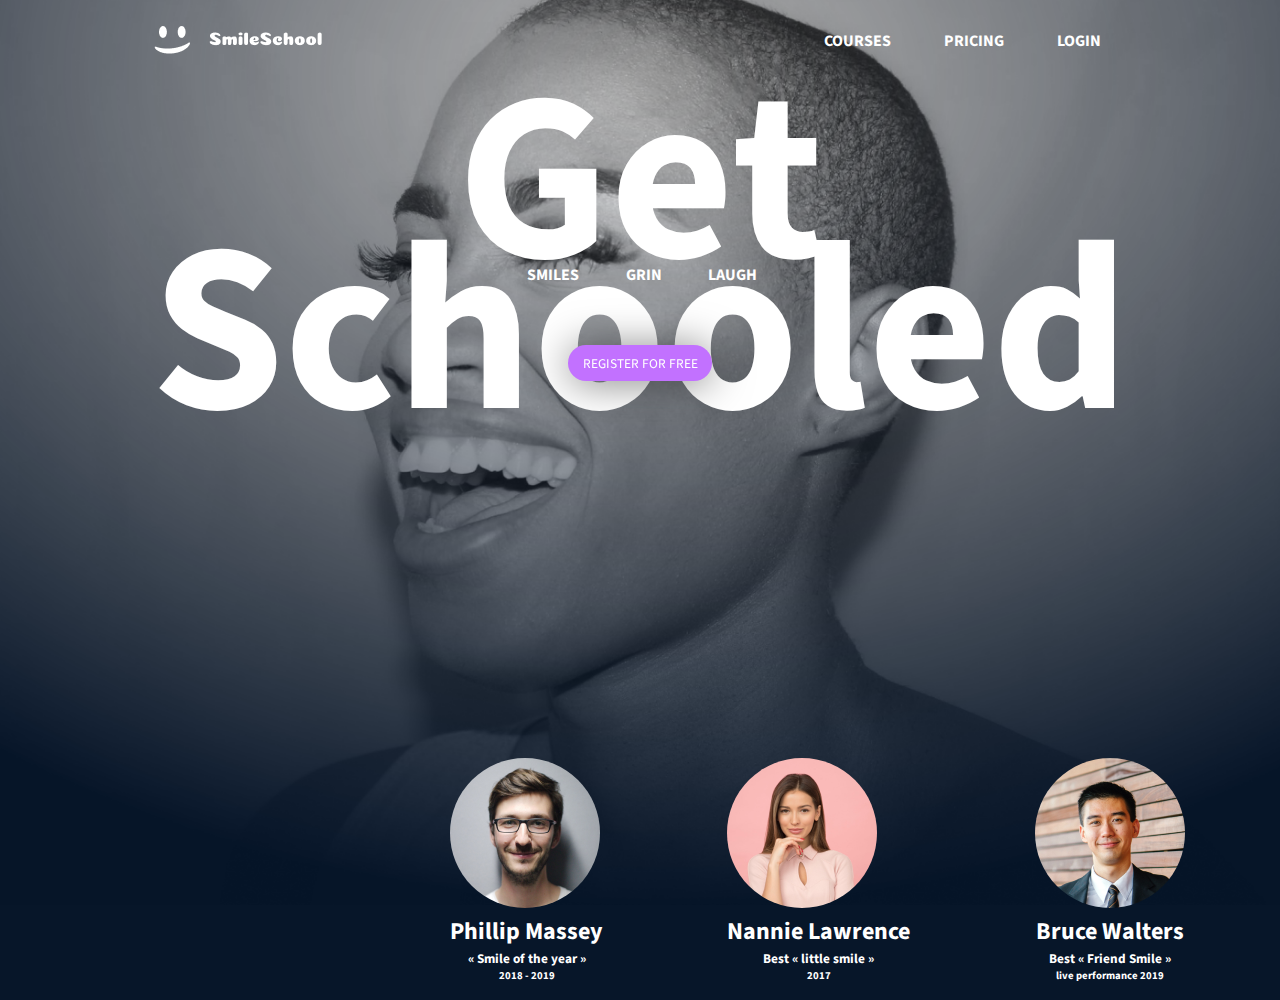
==== html_advanced/index.html @ 5b63b1ca "html-advanced" ====
<!DOCTYPE html>
<html>

<head>
    <title>figmaproject</title>
    <meta charset="utf-8">
    <meta name="viewport" content="width=device-width, initial-scale=1">
    <meta name="description" content="Background image">
    <link rel="stylesheet" href="../css_advanced/style.css">
    <link rel="preconnect" href="https://fonts.googleapis.com">
    <link rel="preconnect" href="https://fonts.gstatic.com" crossorigin>
    <link href="https://fonts.googleapis.com/css2?family=Source+Sans+Pro:ital,wght@1,600&display=swap" rel="stylesheet">


</head>

<body>
    <header>
        <div class="header">
            <nav>
                <img src="./logo.png" alt="figma logo">
                <ul>
                    <li><a href="#">COURSES</a></li>
                    <li><a href="#">PRICING</a></li>
                    <li><a href="#">LOGIN</a></li>
                </ul>

            </nav>
            <div class="school">
                <h1>Get Schooled</h1>
                <ul>
                    <h1 class="smile">SMILES</h1>
                    <h1 class="grin">GRIN</h1>
                    <h1 class="laugh">LAUGH</h1>
                </ul>
                <button>REGISTER FOR FREE</button>

            </div>
            <div class="mainpart">
                <div class="flex-container">
                    <div class="partone">
                        <img src="./1.png" alt="image1" class="image">
                        <div>
                            <h2 class="name">Phillip Massey</h2>
                            <h5>« Smile of the year » </h5>
                            <h6>2018 - 2019</h6>
                        </div>
                    </div>
                    <div class="parttwo">
                        <img src="./6.png" alt="image2" class="image">
                        <h2>Nannie Lawrence</h2>
                        <h5>Best « little smile » </h5>
                        <h6>2017</h6>
                    </div>
                    <div class="partthree">
                        <img src="./7.png" alt="image3" class="image">
                        <h2>Bruce Walters</h2>
                        <h5>Best « Friend Smile »</h5>
                        <h6>live performance 2019</h6>
                    </div>
                    <div class="partfour">
                        <img src="./8.png" alt="image4" class="image">
                        <h2>Henry Hughes</h2>
                        <h5>« 24h smiles » </h5>
                        <h6>winner 2016 - 2019</h6>
                    </div>
                </div>
            </div>

        </div>
    </header>
</body>

</html>
---- css_advanced/style.css ----
html * {
    font-family: 'Source Sans Pro', sans-serif;
    padding: 0;
    margin: 0;
    box-sizing: border-box;
} 
.header {
    width: 100%;
    height: 1000px;
    background: url(../html_advanced/background.png);
    background-size: cover;

}
nav {
    display: flex;
    align-items: center;
    justify-content: space-between;
    padding-top: 20px;
    padding-bottom: 15px;
    padding-left: 12%;
    padding-right: 12%;
}

nav ul li a {
    color: white;
    text-decoration: none;
    font-weight: bold;
    text-transform: capitalize;
}

nav ul li {
    list-style: none;
    display: inline-block;
    padding: 10px 25px;
}
.school {
    padding-top: 30px;
    height: 151px;
    left: 20%;
    right: 20%;
    top: calc(50% - 151px/2 - 251px);
    font-style: normal;
    font-weight: 700;
    font-size: 120px;
    line-height: 151px;
    /* identical to box height */
    text-align: center;
    color: #FFFFFF;
}
.smile {
    position: absolute;
    height: 20px;
    left: 41.18%;
    right: 55.21%;
    top: calc(50% - 20px/2 - 175.5px);
    font-style: normal;
    font-weight: 700;
    font-size: 16px;
    line-height: 20px;
    text-align: center;
    color: #FFFFFF;
}
.grin {
    position: absolute;
    height: 20px;
    left: 48.89%;
    right: 48.61%;
    top: calc(50% - 20px/2 - 175.5px);
    font-style: normal;
    font-weight: 700;
    font-size: 16px;
    line-height: 20px;
    text-align: center;
    color: #FFFFFF;
}

.laugh {
    position: absolute;
    height: 20px;
    left: 55.35%;
    right: 41.25%;
    top: calc(50% - 20px/2 - 175.5px);
    font-family: 'Source Sans Pro';
    font-style: normal;
    font-weight: 700;
    font-size: 16px;
    line-height: 20px;
    text-align: center;
    color: #FFFFFF;
}

button {
    position: absolute;
    left: 44.38%;
    right: 44.38%;
    top: 38.33%;
    bottom: 57.64%;
    color: white;
    border: solid transparent;
    background: #C271FF;
    border-radius: 22px;
    filter: drop-shadow(0px 2px 20px rgba(0, 0, 0, 0.5));
}
strong {
    color: #C271FF;
}

.learn {
    position: absolute;
    height: 40px;
    left: 41.94%;
    right: 39.93%;
    top: calc(50% - 40px/2 + 104.5px);
    font-style: normal;
    font-weight: 700;
    font-size: 32px;
    line-height: 40px;
    text-align: center;
    color: white;
}

.mainpart {
    position: absolute;
    width: 1009px;
    height: 237px;
    left: 450px;
    top: 758px;
}

.image {
    border-radius: 50%;
    left: 0%;
    right: 0%;
    top: 0%;
    bottom: 36.71%;
}

.flex-container {
    display: flex;
    justify-content: space-between;
    align-items: center;
}

h2 {
    text-align: center;
    color: #FFFFFF;

}

h5 {
    text-align: center;
    color: #FFFFFF;
}

h6 {
    text-align: center;
    color: #FFFFFF;
}

.partone {
    left: 15.07%;
    right: 74.51%;
    top: 69.35%;
    bottom: 8.97%;
}

.parttwo {
    left: 35.14%;
    right: 54.44%;
    top: 69.35%;
    bottom: 8.97%;
}

.partthree {
    left: 54.65%;
    right: 34.93%;
    top: 69.35%;
    bottom: 8.97%;
}

.partfour {
    left: 74.72%;
    right: 14.86%;
    top: 69.35%;
    bottom: 8.97%;
}

.partthree {
    left: 54.65%;
    right: 34.93%;
    top: 69.35%;
    bottom: 8.97%;
}

.partfour {
    left: 74.72%;
    right: 14.86%;
    top: 69.35%;
    bottom: 8.97%;
}

.middle {
    width: 100%;
    height: 392px;
    top: 1093px;
    background: #C271FF;
}

.text {
    padding-top: 120px;
    justify-content: center;
    align-items: center;
    display: flex;
    flex-direction: row;
}

.article {
    padding-left: 50px;
    text-align: start;
}

.start {
    text-align: start;
    padding-top: 50px;
}

.end {
    text-align: start;
}

p {
    color: white;
}

.strong {
    color: #C271FF;
}

.trending {
    color: #071629;
    padding-left: 250px;
    padding-top: 70px;
}

.popular {
    width: 1228px;
    height: 450px;
    top: 1572px;
    justify-content: center;
}

.tutorials {
    padding-top: 50px;
    justify-content: space-between;
    display: flex;
    align-items: center;
    padding-left: 125px;
    padding-right: 100px;
}

.tuto {
    padding-left: 50px;
}

.freemembership {
    width: 100%;
    height: 350px;
    background: #071629;
}

.membership {
    justify-content: center;
    align-items: center;
    display: flex;
}

.free {
    color: #C271FF;
}

.midclass {
    color: white;
    padding-top: 70px;
}
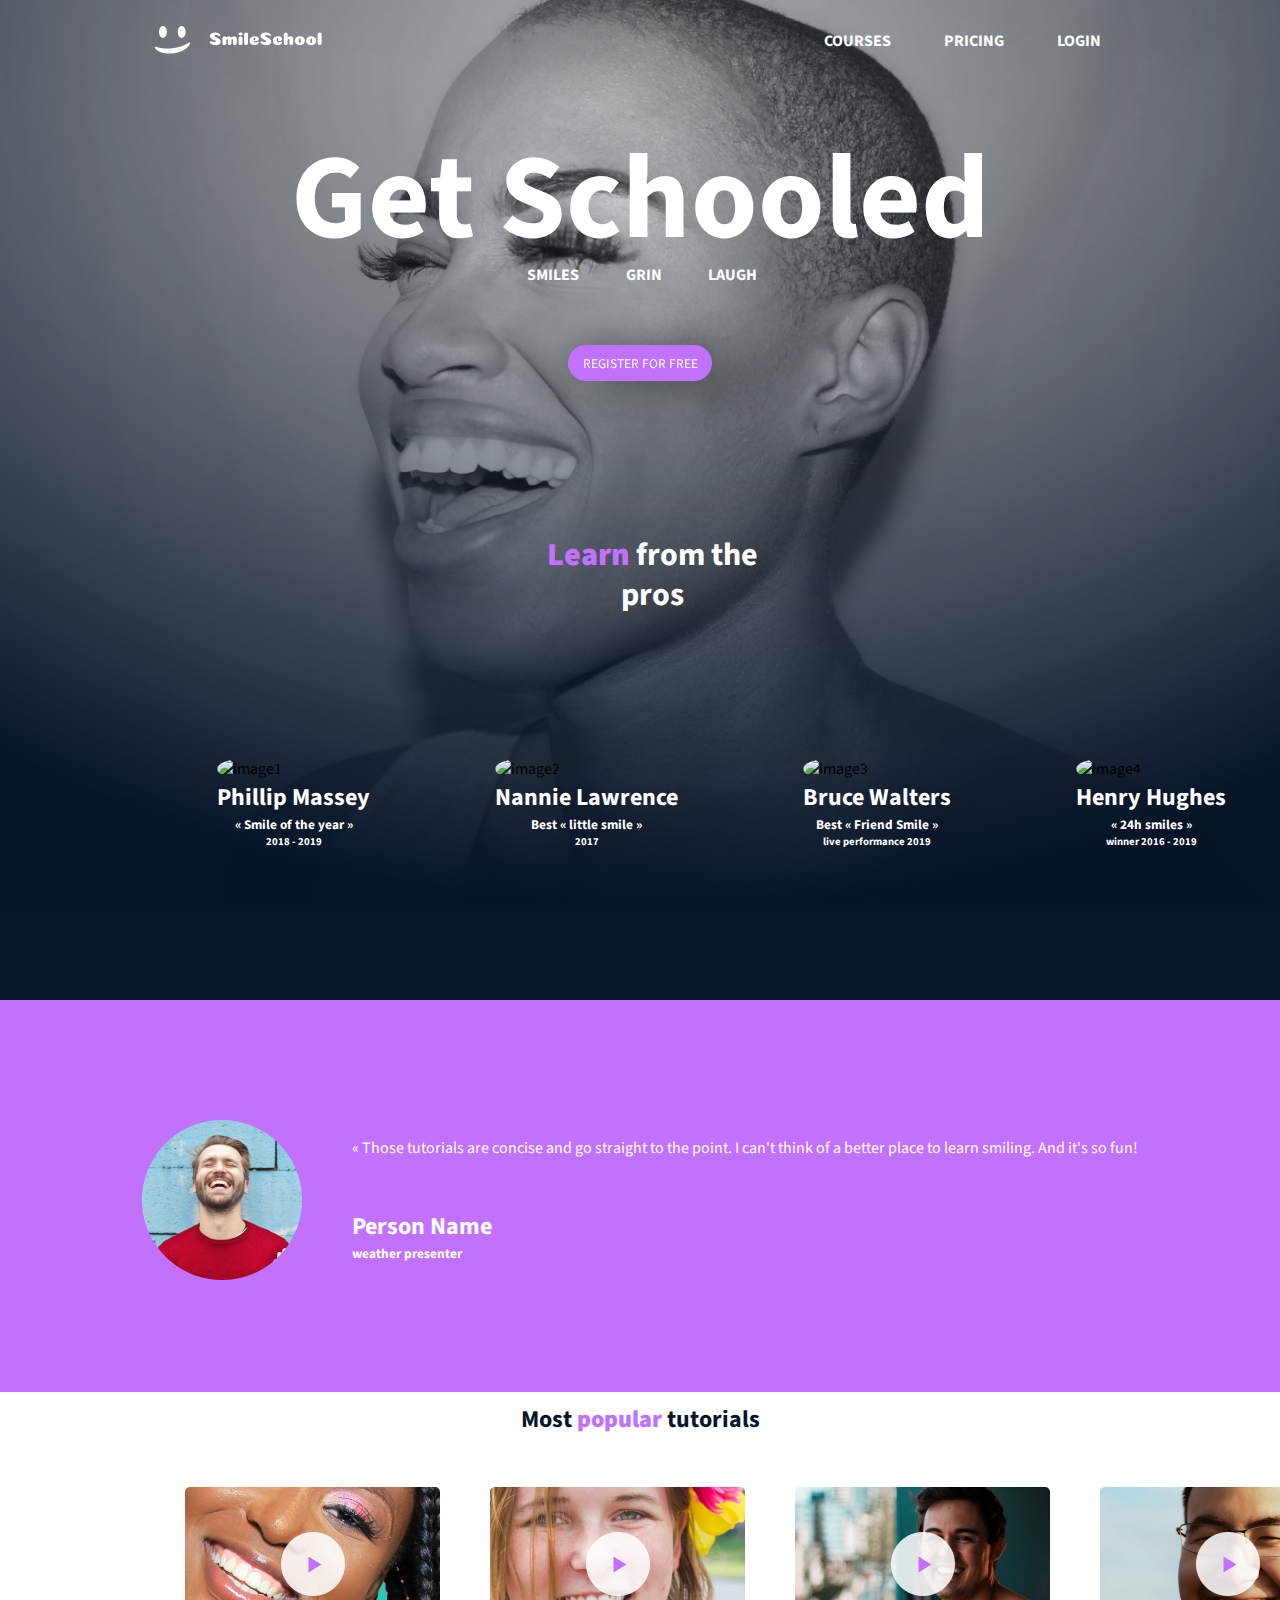
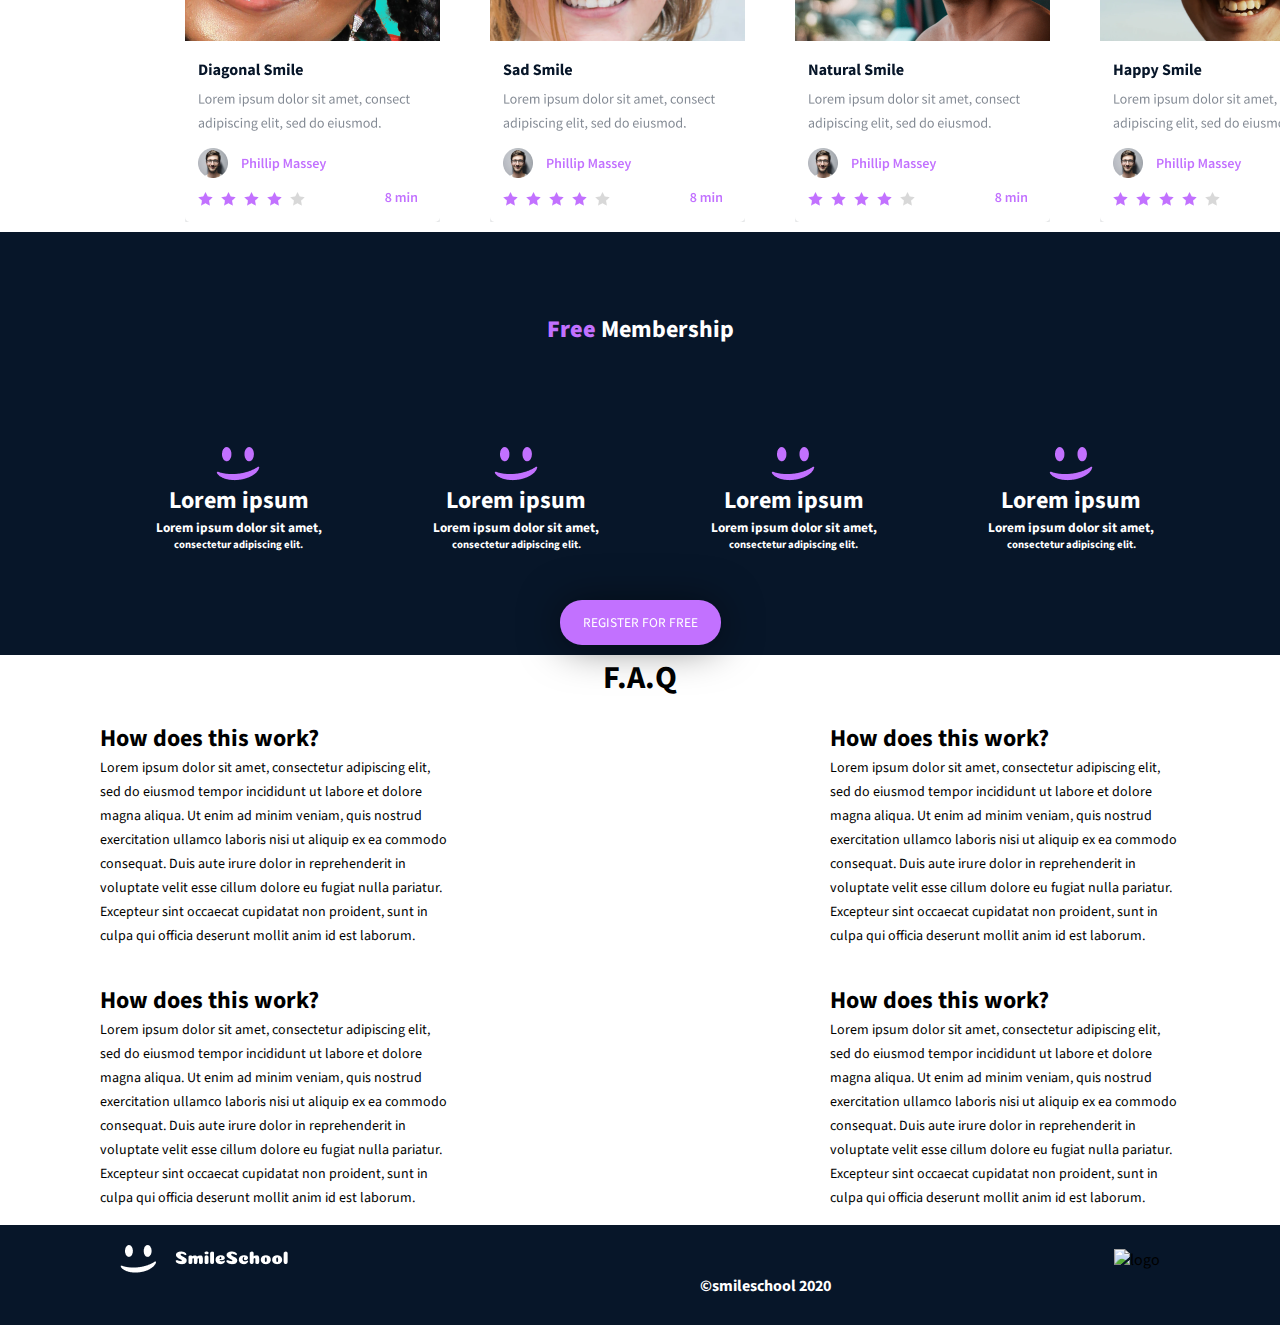
==== commit 306b5c7f: "alu-web" ====
--- a/html_advanced/index.html
+++ b/html_advanced/index.html
@@ -2,73 +2,185 @@
 <html>
 
 <head>
-    <title>figmaproject</title>
+    <title>HomePage</title>
     <meta charset="utf-8">
     <meta name="viewport" content="width=device-width, initial-scale=1">
-    <meta name="description" content="Background image">
+    <meta name="description" content="A simple Home Page">
     <link rel="stylesheet" href="../css_advanced/style.css">
     <link rel="preconnect" href="https://fonts.googleapis.com">
     <link rel="preconnect" href="https://fonts.gstatic.com" crossorigin>
     <link href="https://fonts.googleapis.com/css2?family=Source+Sans+Pro:ital,wght@1,600&display=swap" rel="stylesheet">
-
-
 </head>
 
 <body>
-    <header>
-        <div class="header">
-            <nav>
-                <img src="./logo.png" alt="figma logo">
-                <ul>
-                    <li><a href="#">COURSES</a></li>
-                    <li><a href="#">PRICING</a></li>
-                    <li><a href="#">LOGIN</a></li>
-                </ul>
-
-            </nav>
-            <div class="school">
-                <h1>Get Schooled</h1>
-                <ul>
-                    <h1 class="smile">SMILES</h1>
-                    <h1 class="grin">GRIN</h1>
-                    <h1 class="laugh">LAUGH</h1>
-                </ul>
-                <button>REGISTER FOR FREE</button>
-
-            </div>
-            <div class="mainpart">
-                <div class="flex-container">
-                    <div class="partone">
-                        <img src="./1.png" alt="image1" class="image">
-                        <div>
-                            <h2 class="name">Phillip Massey</h2>
-                            <h5>« Smile of the year » </h5>
-                            <h6>2018 - 2019</h6>
-                        </div>
-                    </div>
-                    <div class="parttwo">
-                        <img src="./6.png" alt="image2" class="image">
-                        <h2>Nannie Lawrence</h2>
-                        <h5>Best « little smile » </h5>
-                        <h6>2017</h6>
-                    </div>
-                    <div class="partthree">
-                        <img src="./7.png" alt="image3" class="image">
-                        <h2>Bruce Walters</h2>
-                        <h5>Best « Friend Smile »</h5>
-                        <h6>live performance 2019</h6>
-                    </div>
-                    <div class="partfour">
-                        <img src="./8.png" alt="image4" class="image">
-                        <h2>Henry Hughes</h2>
-                        <h5>« 24h smiles » </h5>
-                        <h6>winner 2016 - 2019</h6>
+    <div class="header">
+        <nav>
+            <img src="./logo.png" alt="logo" class="logo">
+            <ul>
+                <li><a href="#">COURSES</a></li>
+                <li><a href="#">PRICING</a></li>
+                <li><a href="#">LOGIN</a></li>
+            </ul>
+        </nav>
+        <div>
+            <h1 class="school">Get Schooled</h1>
+            <ul>
+                <h1 class="smile">SMILES</h1>
+                <h1 class="grin">GRIN</h1>
+                <h1 class="laugh">LAUGH</h1>
+            </ul>
+            <button class="top-button">REGISTER FOR FREE</button>
+        </div>
+        <diV>
+            <h2 class="learn"><Strong>Learn</Strong> from the pros</h2>
+        </diV>
+        <div class="mainpart">
+            <div class="flex-container">
+                <div class="partone">
+                    <img src="./partone.png" alt="image1" class="image">
+                    <div>
+                        <h2 class="name">Phillip Massey</h2>
+                        <h5>« Smile of the year » </h5>
+                        <h6>2018 - 2019</h6>
                     </div>
                 </div>
+                <div class="parttwo">
+                    <img src="./parttwo.png" alt="image2" class="image">
+                    <h2>Nannie Lawrence</h2>
+                    <h5>Best « little smile » </h5>
+                    <h6>2017</h6>
+                </div>
+                <div class="partthree">
+                    <img src="./partthree.png" alt="image3" class="image">
+                    <h2>Bruce Walters</h2>
+                    <h5>Best « Friend Smile »</h5>
+                    <h6>live performance 2019</h6>
+                </div>
+                <div class="partfour">
+                    <img src="./partfour.png" alt="image4" class="image">
+                    <h2>Henry Hughes</h2>
+                    <h5>« 24h smiles » </h5>
+                    <h6>winner 2016 - 2019</h6>
+                </div>
             </div>
-
         </div>
-    </header>
+    </div>
+    <section class="middle">
+        <div class="text">
+            <img src="./avatar.png" alt="avatar" class="avatar">
+            <div class="article">
+                <p>« Those tutorials are concise and go straight to the point. I can't think of a better place to learn
+                    smiling. And it's so fun!</p>
+                <h2 class="start">Person Name</h2>
+                <h5 class="end">weather presenter</h5>
+            </div>
+        </div>
+    </section>
+    <div class="popular">
+        <h2 class="trending">Most <strong class="strong">popular</strong> tutorials</h2>
+        <div class="tutorials">
+            <img src="./tuto_1.png" alt="tuto1" class="tuto">
+            <img src="./tuto_2.png" alt="tuto2" class="tuto">
+            <img src="./tuto_3.png" alt="tuto3" class="tuto">
+            <img src="./tuto_4.png" alt="tuto4" class="tuto">
+        </div>
+    </div>
+    <div class="freemembership">
+        <div class="membership">
+            <h2 class="midclass"><strong class="free">Free</strong> Membership</h2>
+        </div>
+        <div class="paths">
+            <div class="pathone">
+                <img src="./smile.png" alt="smaile" class="image-container">
+                <h2>Lorem ipsum</h2>
+                <h5>Lorem ipsum dolor sit amet,</h5>
+                <h6>consectetur adipiscing elit.</h6>
+            </div>
+            <div class="pathtwo">
+                <img src="./smile.png" alt="smaile" class="image-container">
+                <h2>Lorem ipsum</h2>
+                <h5>Lorem ipsum dolor sit amet,</h5>
+                <h6>consectetur adipiscing elit.</h6>
+            </div>
+            <div class="paththree">
+                <img src="./smile.png" alt="smaile" class="image-container">
+                <h2>Lorem ipsum</h2>
+                <h5>Lorem ipsum dolor sit amet,</h5>
+                <h6>consectetur adipiscing elit.</h6>
+            </div>
+            <div class="pathfour">
+                <img src="./smile.png" alt="smaile" class="image-container">
+                <h2>Lorem ipsum</h2>
+                <h5>Lorem ipsum dolor sit amet,</h5>
+                <h6>consectetur adipiscing elit.</h6>
+            </div>
+        </div>
+        <div class="button-class"><button class="bottom-button">REGISTER FOR FREE</button></div>
+    </div>
+    
+        <h1 class="faq">F.A.Q</h1>
+        <div class="testing">
+            <div class="side_one">
+                <h2 class="work">How does this work?</h2>
+                <article class="pap">Lorem ipsum dolor sit amet, consectetur adipiscing elit, sed do eiusmod tempor
+                    incididunt
+                    ut labore et
+                    dolore magna aliqua.
+                    Ut enim ad minim veniam, quis nostrud exercitation ullamco laboris nisi ut aliquip ex ea commodo
+                    consequat.
+                    Duis aute irure dolor in reprehenderit in voluptate velit esse cillum dolore eu fugiat nulla
+                    pariatur.
+                    Excepteur sint occaecat cupidatat non proident, sunt in culpa qui officia deserunt mollit anim id
+                    est
+                    laborum.</article>
+            </div>
+            <div class="side_two">
+                <h2 class="work">How does this work?</h2>
+                <article class="pap">Lorem ipsum dolor sit amet, consectetur adipiscing elit, sed do eiusmod tempor incididunt
+                    ut labore et
+                    dolore magna aliqua.
+                    Ut enim ad minim veniam, quis nostrud exercitation ullamco laboris nisi ut aliquip ex ea commodo
+                    consequat.
+                    Duis aute irure dolor in reprehenderit in voluptate velit esse cillum dolore eu fugiat nulla
+                    pariatur.
+                    Excepteur sint occaecat cupidatat non proident, sunt in culpa qui officia deserunt mollit anim id
+                    est
+                    laborum.</article>
+            </div>
+            <div class="side_three">
+                <h2 class="work">How does this work?</h2>
+                <article class="pap">Lorem ipsum dolor sit amet, consectetur adipiscing elit, sed do eiusmod tempor incididunt
+                    ut labore et
+                    dolore magna aliqua.
+                    Ut enim ad minim veniam, quis nostrud exercitation ullamco laboris nisi ut aliquip ex ea commodo
+                    consequat.
+                    Duis aute irure dolor in reprehenderit in voluptate velit esse cillum dolore eu fugiat nulla
+                    pariatur.
+                    Excepteur sint occaecat cupidatat non proident, sunt in culpa qui officia deserunt mollit anim id
+                    est
+                    laborum.</article>
+            </div>
+            <div class="side_four">
+                <h2 class="work">How does this work?</h2>
+                <article class="pap">Lorem ipsum dolor sit amet, consectetur adipiscing elit, sed do eiusmod tempor incididunt
+                    ut labore et
+                    dolore magna aliqua.
+                    Ut enim ad minim veniam, quis nostrud exercitation ullamco laboris nisi ut aliquip ex ea commodo
+                    consequat.
+                    Duis aute irure dolor in reprehenderit in voluptate velit esse cillum dolore eu fugiat nulla
+                    pariatur.
+                    Excepteur sint occaecat cupidatat non proident, sunt in culpa qui officia deserunt mollit anim id
+                    est
+                    laborum.</article>
+            </div>
+        </div>
+    <footer>
+        <div class="bottom_image">
+            <img src="./logo.png" alt="logo" class="logo">
+            <img src="./social_icons.png" alt="logo">
+        </div>
+        <h4>©smileschool 2020</h4>
+    </footer>
 </body>
 
 </html>--- a/css_advanced/style.css
+++ b/css_advanced/style.css
@@ -1,17 +1,18 @@
 html * {
-    font-family: 'Source Sans Pro', sans-serif;
+    font-family: "Source Sans Pro", sans-serif;
     padding: 0;
     margin: 0;
     box-sizing: border-box;
-} 
-.header {
+  }
+  
+  .header {
     width: 100%;
     height: 1000px;
     background: url(../html_advanced/background.png);
     background-size: cover;
-
-}
-nav {
+  }
+  
+  nav {
     display: flex;
     align-items: center;
     justify-content: space-between;
@@ -19,77 +20,85 @@
     padding-bottom: 15px;
     padding-left: 12%;
     padding-right: 12%;
-}
-
-nav ul li a {
+  }
+  
+  nav ul li a {
     color: white;
     text-decoration: none;
     font-weight: bold;
     text-transform: capitalize;
-}
-
-nav ul li {
+  }
+  
+  nav ul li {
     list-style: none;
     display: inline-block;
     padding: 10px 25px;
-}
-.school {
-    padding-top: 30px;
+  }
+  
+  .nav ul li a:hover {
+    color: #071629;
+    transition: 0.4s;
+  }
+  
+  .school {
+    position: absolute;
     height: 151px;
     left: 20%;
     right: 20%;
-    top: calc(50% - 151px/2 - 251px);
+    top: calc(50% - 151px / 2 - 251px);
     font-style: normal;
     font-weight: 700;
     font-size: 120px;
     line-height: 151px;
     /* identical to box height */
     text-align: center;
-    color: #FFFFFF;
-}
-.smile {
+    color: #ffffff;
+  }
+  
+  .smile {
     position: absolute;
     height: 20px;
     left: 41.18%;
     right: 55.21%;
-    top: calc(50% - 20px/2 - 175.5px);
+    top: calc(50% - 20px / 2 - 175.5px);
     font-style: normal;
     font-weight: 700;
     font-size: 16px;
     line-height: 20px;
     text-align: center;
-    color: #FFFFFF;
-}
-.grin {
+    color: #ffffff;
+  }
+  
+  .grin {
     position: absolute;
     height: 20px;
     left: 48.89%;
     right: 48.61%;
-    top: calc(50% - 20px/2 - 175.5px);
+    top: calc(50% - 20px / 2 - 175.5px);
     font-style: normal;
     font-weight: 700;
     font-size: 16px;
     line-height: 20px;
     text-align: center;
-    color: #FFFFFF;
-}
-
-.laugh {
+    color: #ffffff;
+  }
+  
+  .laugh {
     position: absolute;
     height: 20px;
     left: 55.35%;
     right: 41.25%;
-    top: calc(50% - 20px/2 - 175.5px);
-    font-family: 'Source Sans Pro';
+    top: calc(50% - 20px / 2 - 175.5px);
+    font-family: "Source Sans Pro";
     font-style: normal;
     font-weight: 700;
     font-size: 16px;
     line-height: 20px;
     text-align: center;
-    color: #FFFFFF;
-}
-
-button {
+    color: #ffffff;
+  }
+  
+  .top-button {
     position: absolute;
     left: 44.38%;
     right: 44.38%;
@@ -97,188 +106,344 @@
     bottom: 57.64%;
     color: white;
     border: solid transparent;
-    background: #C271FF;
+    background: #c271ff;
     border-radius: 22px;
     filter: drop-shadow(0px 2px 20px rgba(0, 0, 0, 0.5));
-}
-strong {
-    color: #C271FF;
-}
-
-.learn {
+  }
+  
+  strong {
+    color: #c271ff;
+  }
+  
+  .learn {
     position: absolute;
     height: 40px;
     left: 41.94%;
     right: 39.93%;
-    top: calc(50% - 40px/2 + 104.5px);
+    top: calc(50% - 40px / 2 + 104.5px);
     font-style: normal;
     font-weight: 700;
     font-size: 32px;
     line-height: 40px;
     text-align: center;
     color: white;
-}
-
-.mainpart {
+  }
+  
+  .mainpart {
     position: absolute;
     width: 1009px;
     height: 237px;
-    left: 450px;
+    left: 217px;
     top: 758px;
-}
-
-.image {
+  }
+  
+  .image {
     border-radius: 50%;
     left: 0%;
     right: 0%;
     top: 0%;
     bottom: 36.71%;
-}
-
-.flex-container {
-    display: flex;
-    justify-content: space-between;
-    align-items: center;
-}
-
-h2 {
-    text-align: center;
-    color: #FFFFFF;
-
-}
-
-h5 {
-    text-align: center;
-    color: #FFFFFF;
-}
-
-h6 {
-    text-align: center;
-    color: #FFFFFF;
-}
-
-.partone {
+  }
+  
+  .flex-container {
+    display: flex;
+    justify-content: space-between;
+    align-items: center;
+  }
+  
+  h2 {
+    text-align: center;
+    color: #ffffff;
+  }
+  
+  h5 {
+    text-align: center;
+    color: #ffffff;
+  }
+  
+  h6 {
+    text-align: center;
+    color: #ffffff;
+  }
+  
+  .partone {
     left: 15.07%;
     right: 74.51%;
     top: 69.35%;
     bottom: 8.97%;
-}
-
-.parttwo {
+  }
+  
+  .parttwo {
     left: 35.14%;
     right: 54.44%;
     top: 69.35%;
     bottom: 8.97%;
-}
-
-.partthree {
+  }
+  
+  .partthree {
     left: 54.65%;
     right: 34.93%;
     top: 69.35%;
     bottom: 8.97%;
-}
-
-.partfour {
+  }
+  
+  .partfour {
     left: 74.72%;
     right: 14.86%;
     top: 69.35%;
     bottom: 8.97%;
-}
-
-.partthree {
-    left: 54.65%;
-    right: 34.93%;
-    top: 69.35%;
-    bottom: 8.97%;
-}
-
-.partfour {
-    left: 74.72%;
-    right: 14.86%;
-    top: 69.35%;
-    bottom: 8.97%;
-}
-
-.middle {
+  }
+  
+  .middle {
     width: 100%;
     height: 392px;
     top: 1093px;
-    background: #C271FF;
-}
-
-.text {
+    background: #c271ff;
+  }
+  
+  .text {
     padding-top: 120px;
     justify-content: center;
     align-items: center;
     display: flex;
     flex-direction: row;
-}
-
-.article {
+  }
+  
+  .article {
     padding-left: 50px;
     text-align: start;
-}
-
-.start {
+  }
+  
+  .start {
     text-align: start;
     padding-top: 50px;
-}
-
-.end {
+  }
+  
+  .end {
     text-align: start;
-}
-
-p {
-    color: white;
-}
-
-.strong {
-    color: #C271FF;
-}
-
-.trending {
+  }
+  
+  p {
+    color: white;
+  }
+  
+  .strong {
+    color: #c271ff;
+  }
+  
+  .trending {
     color: #071629;
-    padding-left: 250px;
-    padding-top: 70px;
-}
-
-.popular {
-    width: 1228px;
-    height: 450px;
-    top: 1572px;
-    justify-content: center;
-}
-
-.tutorials {
+    justify-content: center;
+      align-items: center;
+  }
+  
+  .popular {
+    justify-content: center;
+    padding: 10px;
+  }
+  
+  .tutorials {
     padding-top: 50px;
     justify-content: space-between;
     display: flex;
     align-items: center;
     padding-left: 125px;
     padding-right: 100px;
-}
-
-.tuto {
+  }
+  
+  .tuto {
     padding-left: 50px;
-}
-
-.freemembership {
+  }
+  
+  .freemembership {
     width: 100%;
-    height: 350px;
+    padding: 10px;
     background: #071629;
-}
-
-.membership {
-    justify-content: center;
-    align-items: center;
-    display: flex;
-}
-
-.free {
-    color: #C271FF;
-}
-
-.midclass {
+  }
+  
+  .membership {
+    justify-content: center;
+    align-items: center;
+    display: flex;
+    padding-bottom: 100px;
+  }
+  
+  .free {
+    color: #c271ff;
+  }
+  
+  .midclass {
     color: white;
     padding-top: 70px;
-}+  }
+  
+  .paths {
+    display: flex;
+    justify-content: space-between;
+    align-items: center;
+    padding-left: 100px;
+    padding-right: 70px;
+  }
+  
+  .pathone {
+    height: 153px;
+    width: 257px;
+    left: 164px;
+    top: 200px;
+    border-radius: 0px;
+  }
+  
+  .pathtwo {
+    height: 153px;
+    width: 257px;
+    left: 448px;
+    top: 168px;
+    border-radius: 0px;
+  }
+  
+  .paththree {
+    height: 153px;
+    width: 257px;
+    left: 733px;
+    top: 168px;
+    border-radius: 0px;
+  }
+  
+  .pathfour {
+    height: 153px;
+    width: 257px;
+    left: 1019px;
+    top: 168px;
+    border-radius: 0px;
+  }
+  
+  .image-container {
+    text-align: center;
+    display: block;
+    margin: 0px auto;
+  }
+  
+  .part_4 {
+    width: 920px;
+    height: 707px;
+    left: 249px;
+    top: 2678px;
+  }
+  
+  .faq {
+    justify-content: center;
+    text-align: center;
+    top: 0px;
+  }
+  
+  .side_one {
+    right: 61.96%;
+    bottom: 44.7%;
+    height: 242px;
+    width: 350px;
+    left: 0px;
+    top: 149px;
+    border-radius: 0px;
+  }
+  
+  .side_two {
+    height: 242px;
+    width: 350px;
+    left: 570px;
+    top: 149px;
+    border-radius: 0px;
+    right: 0%;
+    bottom: 44.7%;
+  }
+  
+  .side_three {
+    height: 242px;
+    width: 350px;
+    left: 1140px;
+    top: 149px;
+    border-radius: 0px;
+    right: 0%;
+    bottom: 44.7%;
+  }
+  
+  .side_four {
+    height: 242px;
+    width: 350px;
+    left: 1710px;
+    top: 149px;
+    border-radius: 0px;
+    right: 0%;
+    bottom: 44.7%;
+  }
+  
+  .work {
+    text-align: left;
+    color: #000;
+  }
+  
+  .pap {
+    font-size: 14px;
+    font-weight: 400;
+    line-height: 24px;
+    letter-spacing: 0px;
+    text-align: left;
+    height: 192px;
+    width: 350px;
+    left: 0px;
+    top: 50px;
+  }
+  
+  .row_one {
+    display: flex;
+    justify-content: space-between;
+    align-items: center;
+    padding-left: 100px;
+    padding-right: 100px;
+  }
+  
+  footer {
+    width: 100%;
+    height: 100px;
+    background-color: #071629;
+  }
+  
+  h4 {
+    justify-content: center;
+    align-items: center;
+    color: #ffffff;
+    padding-left: 700px;
+  }
+  .bottom_image {
+    padding-left: 120px;
+    padding-right: 120px;
+    display: flex;
+    padding-top: 20px;
+    justify-content: space-between;
+    align-items: center;
+  }
+  
+  .testing {
+    display: grid;
+    padding-left: 100px;
+    padding-right: 100px;
+    column-gap: 50px;
+    row-gap: 20px;
+    grid-template-columns: auto auto;
+    padding-top: 20px;
+    justify-content: space-between;
+    align-items: center;
+  }
+  
+  .bottom-button {
+    padding: 10px 20px;
+    border: solid transparent;
+    background: #c271ff;
+    border-radius: 22px;
+    color: white;
+    filter: drop-shadow(0px 2px 20px rgba(0, 0, 0, 0.5));
+  }
+  .button-class{
+      display: flex;
+      justify-content: center;
+      align-items: center;
+  }